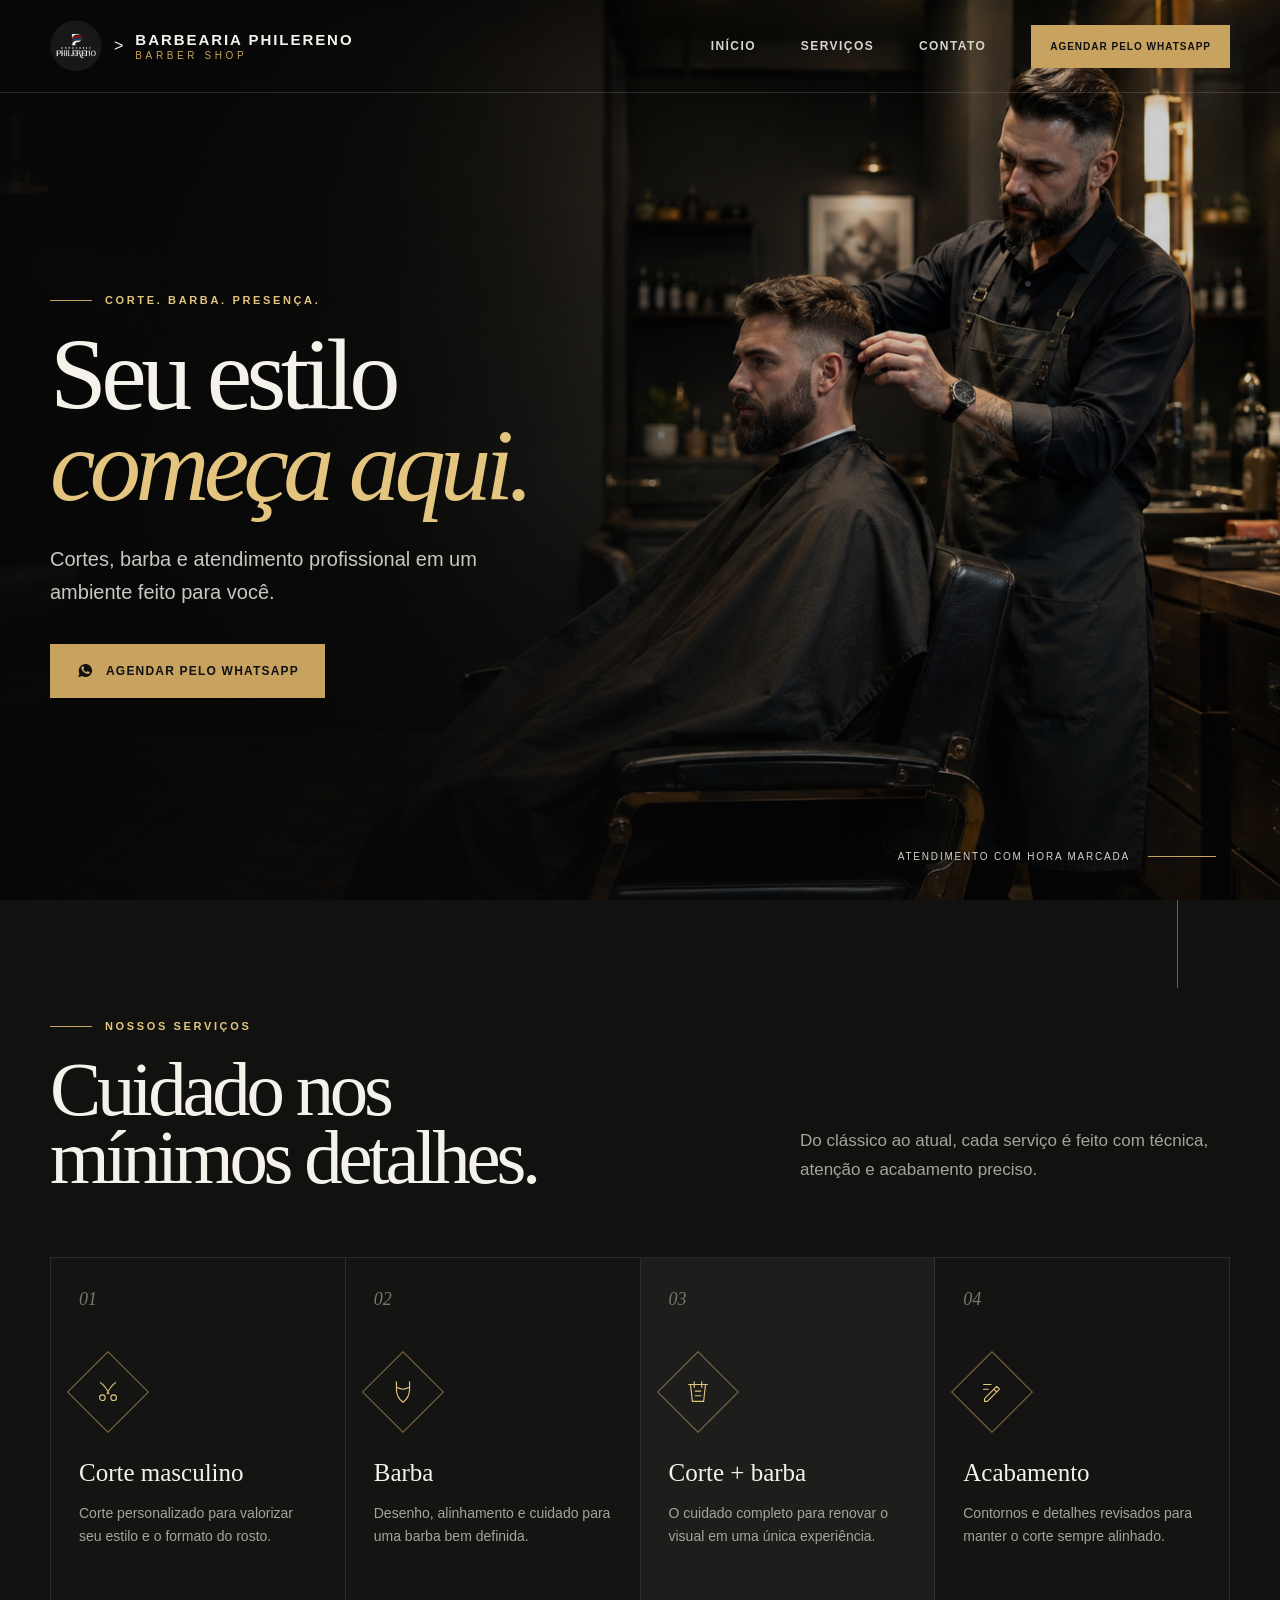
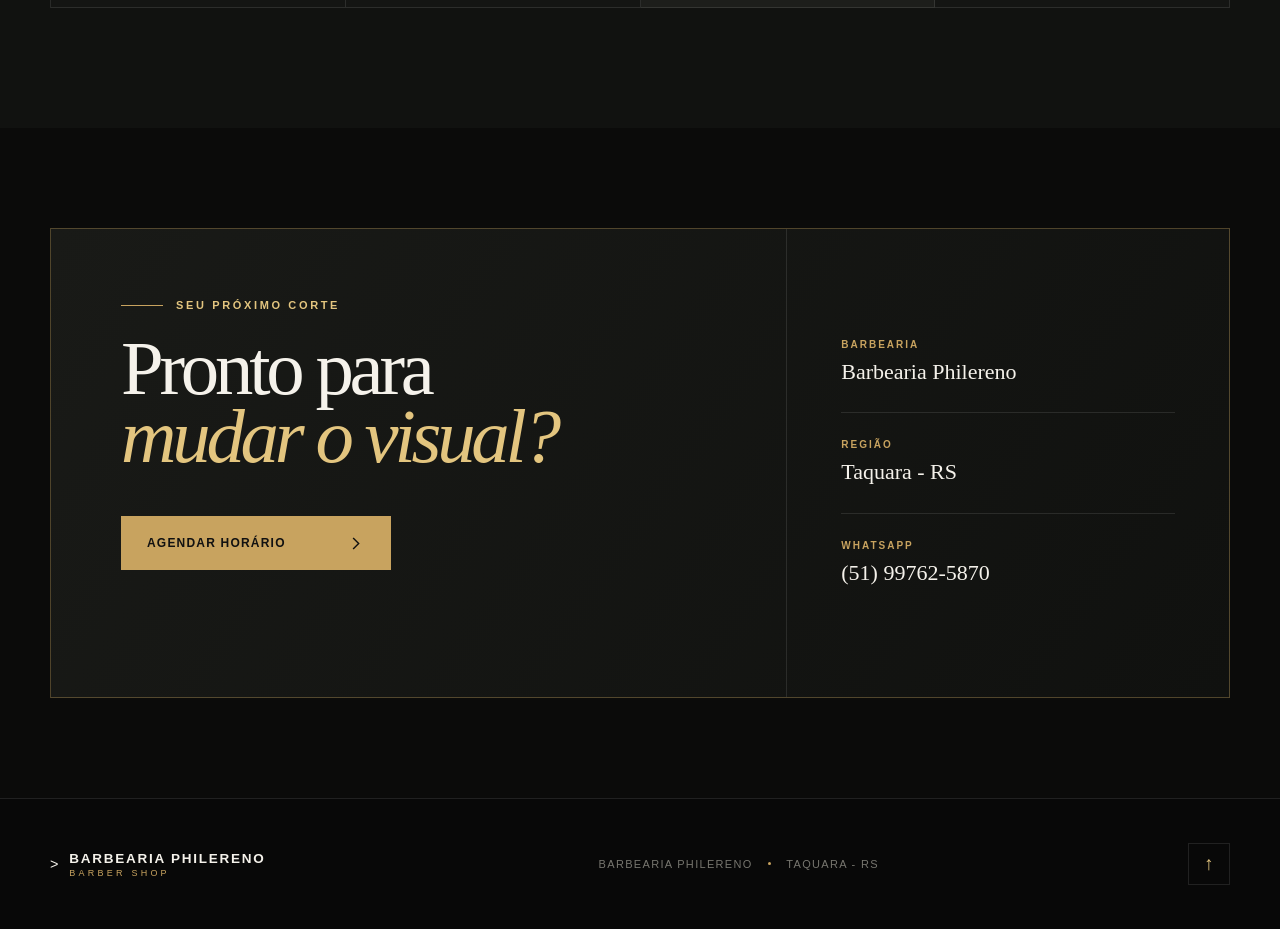
==== index.html @ 0772f27c "dev-showcase" ====
<!doctype html>
<html lang="pt-BR">
  <head>
    <meta charset="UTF-8" />
    <meta name="viewport" content="width=device-width, initial-scale=1.0" />
    <meta
      name="description"
      content="Cortes, barba e atendimento profissional em um ambiente feito para você."
    />
    <meta name="theme-color" content="#0b0b0b" />
    <meta property="og:type" content="website" />
    <meta
      property="og:url"
      content="https://barbearia-nobre-estilo.j8965507.chatgpt.site"
    />
    <meta
      property="og:title"
      content="Barbearia Nobre | Seu estilo começa aqui"
    />
    <meta
      property="og:description"
      content="Cortes, barba e atendimento profissional em um ambiente feito para você."
    />
    <meta
      property="og:image"
      content="https://barbearia-nobre-estilo.j8965507.chatgpt.site/og.png"
    />
    <meta name="twitter:card" content="summary_large_image" />
    <meta
      name="twitter:title"
      content="Barbearia Nobre | Seu estilo começa aqui"
    />
    <meta
      name="twitter:description"
      content="Cortes, barba e atendimento profissional em um ambiente feito para você."
    />
    <meta
      name="twitter:image"
      content="https://barbearia-nobre-estilo.j8965507.chatgpt.site/og.png"
    />
    <link
      rel="canonical"
      href="https://barbearia-nobre-estilo.j8965507.chatgpt.site"
    />
    <link rel="icon" href="/favicon.png" type="image/png" />
    <title>Barbearia Philereno| Seu estilo começa aqui</title>
    <script type="module" crossorigin src="/assets/index-BraZZXdh.js"></script>
    <link rel="stylesheet" crossorigin href="/assets/index-Ds2U-8k3.css" />
  </head>
  <body>
    <a class="skip-link" href="#conteudo">Ir para o conteúdo</a>
    <header class="site-header" id="inicio">
      <div class="container nav-wrap">
        <a class="brand" href="#inicio" aria-label="Barbearia Nobre — início">
          <img
            class="brand-logo"
            src="/favicon.png"
            alt="Logo Barbearia Philereno"
          />>
          <span class="brand-copy"
            ><strong data-business-name>Barbearia Nobre</strong
            ><small>Barber shop</small></span
          >
        </a>
        <button
          class="menu-toggle"
          type="button"
          aria-expanded="false"
          aria-controls="main-menu"
          aria-label="Abrir menu"
        >
          <span></span><span></span>
        </button>
        <nav class="main-nav" id="main-menu" aria-label="Navegação principal">
          <a href="#inicio">Início</a><a href="#servicos">Serviços</a
          ><a href="#contato">Contato</a>
          <a
            class="button button-small whatsapp-link"
            href="#"
            target="_blank"
            rel="noopener"
            >Agendar pelo WhatsApp</a
          >
        </nav>
      </div>
    </header>
    <main id="conteudo">
      <section class="hero" aria-labelledby="hero-title">
        <img
          class="hero-image"
          src="/hero-barbearia.png"
          alt="Barbeiro profissional finalizando o corte de um cliente em uma barbearia moderna"
          fetchpriority="high"
        />
        <div class="hero-overlay" aria-hidden="true"></div>
        <div class="container hero-content">
          <p class="eyebrow"><span></span> Corte. Barba. Presença.</p>
          <h1 id="hero-title">Seu estilo<br /><em>começa aqui.</em></h1>
          <p class="hero-text">
            Cortes, barba e atendimento profissional em um ambiente feito para
            você.
          </p>
          <a
            class="button whatsapp-link"
            href="#"
            target="_blank"
            rel="noopener"
          >
            <svg aria-hidden="true" viewBox="0 0 24 24">
              <path
                d="M20.5 11.6a8.5 8.5 0 0 1-12.6 7.5L3 20.5l1.3-4.7a8.5 8.5 0 1 1 16.2-4.2Zm-4.3 2c-.2-.1-1.4-.7-1.6-.8-.2-.1-.4-.1-.6.1l-.7.9c-.2.2-.3.2-.6.1a6.8 6.8 0 0 1-3.3-2.9c-.2-.3 0-.5.1-.6l.5-.6.2-.5c.1-.2 0-.4 0-.5l-.7-1.7c-.2-.5-.4-.4-.6-.4h-.5c-.2 0-.5.1-.7.3-.2.3-.9.9-.9 2.2s.9 2.5 1.1 2.7c.1.2 1.8 2.8 4.5 3.8.6.3 1.1.4 1.5.5.6.2 1.2.2 1.7.1.5-.1 1.4-.6 1.7-1.2.2-.6.2-1.1.1-1.2-.1-.2-.3-.2-.5-.3Z"
              />
            </svg>
            Agendar pelo WhatsApp
          </a>
        </div>
        <div class="hero-caption" aria-hidden="true">
          <span>Atendimento com hora marcada</span
          ><span class="caption-line"></span>
        </div>
      </section>
      <section
        class="services section"
        id="servicos"
        aria-labelledby="services-title"
      >
        <div class="container">
          <div class="section-heading">
            <div>
              <p class="eyebrow"><span></span> Nossos serviços</p>
              <h2 id="services-title">Cuidado nos<br />mínimos detalhes.</h2>
            </div>
            <p>
              Do clássico ao atual, cada serviço é feito com técnica, atenção e
              acabamento preciso.
            </p>
          </div>
          <div class="service-grid">
            <article class="service-card">
              <span class="service-number">01</span>
              <div class="service-icon" aria-hidden="true">
                <svg viewBox="0 0 32 32">
                  <path
                    d="M8 6c4 3 7 7 9 12m7-12c-4 3-7 7-9 12M10 25a3 3 0 1 1 0-6 3 3 0 0 1 0 6Zm12 0a3 3 0 1 1 0-6 3 3 0 0 1 0 6Z"
                  />
                </svg>
              </div>
              <h3>Corte masculino</h3>
              <p>
                Corte personalizado para valorizar seu estilo e o formato do
                rosto.
              </p>
            </article>
            <article class="service-card">
              <span class="service-number">02</span>
              <div class="service-icon" aria-hidden="true">
                <svg viewBox="0 0 32 32">
                  <path
                    d="M9 5v8c0 6 3 11 7 14 4-3 7-8 7-14V5m-14 6c2 1 4 2 7 2s5-1 7-2"
                  />
                </svg>
              </div>
              <h3>Barba</h3>
              <p>Desenho, alinhamento e cuidado para uma barba bem definida.</p>
            </article>
            <article class="service-card featured-card">
              <span class="service-number">03</span>
              <div class="service-icon" aria-hidden="true">
                <svg viewBox="0 0 32 32">
                  <path
                    d="M6 8h20M8 8l2 18h12l2-18M12 5v6m8-6v6M13 15h6m-6 5h6"
                  />
                </svg>
              </div>
              <h3>Corte + barba</h3>
              <p>
                O cuidado completo para renovar o visual em uma única
                experiência.
              </p>
            </article>
            <article class="service-card">
              <span class="service-number">04</span>
              <div class="service-icon" aria-hidden="true">
                <svg viewBox="0 0 32 32">
                  <path
                    d="m8 23 13-13 3 3-13 13H8v-3Zm10-10 3 3M7 8h8m-8 5h5"
                  />
                </svg>
              </div>
              <h3>Acabamento</h3>
              <p>
                Contornos e detalhes revisados para manter o corte sempre
                alinhado.
              </p>
            </article>
          </div>
        </div>
      </section>
      <section
        class="contact section"
        id="contato"
        aria-labelledby="contact-title"
      >
        <div class="container contact-panel">
          <div class="contact-main">
            <p class="eyebrow"><span></span> Seu próximo corte</p>
            <h2 id="contact-title">
              Pronto para<br /><em>mudar o visual?</em>
            </h2>
            <a
              class="button button-large whatsapp-link"
              href="#"
              target="_blank"
              rel="noopener"
              >Agendar horário<svg aria-hidden="true" viewBox="0 0 24 24">
                <path d="m9 5 7 7-7 7" /></svg
            ></a>
          </div>
          <address class="contact-details">
            <div>
              <span>Barbearia</span
              ><strong data-business-name>Barbearia Philereno</strong>
            </div>
            <div>
              <span>Região</span><strong data-city>Taquara - RS</strong>
            </div>
            <div>
              <span>WhatsApp</span
              ><a
                class="whatsapp-link"
                data-phone-display
                href="#"
                target="_blank"
                rel="noopener"
                >(51) 99762-5870</a
              >
            </div>
          </address>
        </div>
      </section>
    </main>
    <footer class="site-footer">
      <div class="container footer-inner">
        <a class="brand brand-footer" href="#inicio"
        <img
  class="brand-logo"
  src="/favicon.png"
  alt="Logo Barbearia Philereno"
/>
          ><span class="brand-copy"
            ><strong data-business-name>Barbearia Philereno</strong
            ><small>Barber shop</small></span
          ></a
        >
        <p>
          <span data-business-name>Barbearia Philereno</span> <i></i>
          <span data-city>Taquara - RS</span>
        </p>
        <a href="#inicio" class="back-top" aria-label="Voltar ao início">↑</a>
      </div>
    </footer>
  </body>
</html>
---- assets/index-Ds2U-8k3.css ----
:root {
  --black: #090909;
  --graphite: #111210;
  --surface: #171816;
  --surface-light: #1d1e1b;
  --white: #f5f2eb;
  --muted: #a5a39c;
  --gold: #c8a35f;
  --gold-light: #e3c57f;
  --border: #ffffff1a;
  --container: min(1180px, calc(100% - 48px));
  --serif: Georgia, "Times New Roman", serif;
  --sans: "Arial Narrow", "Roboto Condensed", Arial, sans-serif;
}
* {
  box-sizing: border-box;
}
html {
  scroll-behavior: smooth;
}
body {
  background: var(--black);
  min-width: 320px;
  color: var(--white);
  font-family: var(--sans);
  -webkit-font-smoothing: antialiased;
  margin: 0;
}
body.menu-open {
  overflow: hidden;
}
a {
  color: inherit;
  text-decoration: none;
}
button,
a {
  -webkit-tap-highlight-color: transparent;
}
img {
  max-width: 100%;
  display: block;
}
.container {
  width: var(--container);
  margin-inline: auto;
}
.skip-link {
  z-index: 100;
  background: var(--gold);
  color: var(--black);
  padding: 12px 16px;
  position: fixed;
  top: -80px;
  left: 16px;
}
.skip-link:focus {
  top: 16px;
}
.site-header {
  z-index: 20;
  border-bottom: 1px solid #ffffff21;
  position: absolute;
  inset: 0 0 auto;
}
.site-header.scrolled {
  -webkit-backdrop-filter: blur(14px);
  backdrop-filter: blur(14px);
  background: #090909f0;
  position: fixed;
}
.nav-wrap {
  justify-content: space-between;
  align-items: center;
  min-height: 92px;
  display: flex;
}
.brand {
  align-items: center;
  gap: 12px;
  display: inline-flex;
}
.brand-mark {
  border: 1px solid var(--gold);
  width: 42px;
  height: 42px;
  color: var(--gold-light);
  place-items: center;
  display: grid;
  transform: rotate(45deg);
}
.brand-mark i {
  font: italic 700 24px/1 var(--serif);
  transform: rotate(-45deg);
}
.brand-copy {
  gap: 2px;
  display: grid;
}
.brand-copy strong {
  letter-spacing: 0.13em;
  text-transform: uppercase;
  font-size: 15px;
}
.brand-copy small {
  color: var(--gold);
  letter-spacing: 0.36em;
  text-transform: uppercase;
  font-size: 10px;
}
.main-nav {
  align-items: center;
  gap: clamp(24px, 3.5vw, 48px);
  display: flex;
}
.main-nav > a:not(.button) {
  color: #d7d4ce;
  letter-spacing: 0.12em;
  text-transform: uppercase;
  font-size: 12px;
  font-weight: 700;
  position: relative;
}
.main-nav > a:not(.button):after {
  content: "";
  background: var(--gold);
  height: 1px;
  transition: right 0.18s;
  position: absolute;
  bottom: -8px;
  left: 0;
  right: 100%;
}
.main-nav > a:not(.button):hover:after,
.main-nav > a:not(.button):focus-visible:after {
  right: 0;
}
.menu-toggle {
  display: none;
}
.button {
  border: 1px solid var(--gold);
  background: var(--gold);
  color: #111;
  letter-spacing: 0.1em;
  text-transform: uppercase;
  justify-content: center;
  align-items: center;
  gap: 11px;
  min-height: 54px;
  padding: 0 25px;
  font-size: 12px;
  font-weight: 800;
  transition:
    background 0.18s,
    color 0.18s,
    transform 0.18s;
  display: inline-flex;
}
.button:hover {
  background: var(--gold-light);
  transform: translateY(-2px);
}
.button:focus-visible,
.back-top:focus-visible,
.menu-toggle:focus-visible {
  outline: 2px solid var(--white);
  outline-offset: 4px;
}
.button svg {
  fill: currentColor;
  width: 19px;
  height: 19px;
}
.button-small {
  min-height: 43px;
  padding-inline: 18px;
  font-size: 10px;
}
.hero {
  background: #0c0c0b;
  align-items: center;
  height: 100svh;
  min-height: 780px;
  max-height: 960px;
  display: grid;
  position: relative;
  overflow: hidden;
}
.hero-image {
  object-fit: cover;
  object-position: center;
  width: 100%;
  height: 100%;
  position: absolute;
  inset: 0;
}
.hero-overlay {
  background:
    linear-gradient(
      90deg,
      #070707f5 0%,
      #070707d4 31%,
      #0707072e 66%,
      #07070733 100%
    ),
    linear-gradient(#0000 55%, #07070780);
  position: absolute;
  inset: 0;
}
.hero-content {
  z-index: 2;
  padding-top: 92px;
  position: relative;
}
.eyebrow {
  color: var(--gold-light);
  letter-spacing: 0.24em;
  text-transform: uppercase;
  align-items: center;
  gap: 13px;
  margin: 0 0 24px;
  font-size: 11px;
  font-weight: 700;
  display: flex;
}
.eyebrow span {
  background: var(--gold);
  width: 42px;
  height: 1px;
}
.hero h1,
.section h2 {
  font: 400 clamp(62px, 8vw, 112px)/0.88 var(--serif);
  letter-spacing: -0.055em;
  margin: 0;
}
.hero h1 em,
.section h2 em {
  color: var(--gold-light);
  font-weight: 400;
}
.hero-text {
  color: #cbc8c1;
  max-width: 500px;
  margin: 32px 0 35px;
  font-size: clamp(17px, 1.7vw, 20px);
  line-height: 1.65;
}
.hero-caption {
  z-index: 2;
  color: #d4d0c8;
  letter-spacing: 0.18em;
  text-transform: uppercase;
  align-items: center;
  gap: 18px;
  font-size: 10px;
  display: flex;
  position: absolute;
  bottom: 38px;
  right: 5vw;
}
.caption-line {
  background: var(--gold);
  width: 68px;
  height: 1px;
}
.section {
  padding: 120px 0;
}
.services {
  background: var(--graphite);
  position: relative;
}
.services:before {
  content: "";
  background: var(--gold);
  opacity: 0.55;
  width: 1px;
  height: 88px;
  position: absolute;
  top: 0;
  right: 8%;
}
.section-heading {
  justify-content: space-between;
  align-items: flex-end;
  gap: 56px;
  margin-bottom: 66px;
  display: flex;
}
.section h2 {
  font-size: clamp(48px, 6vw, 78px);
}
.section-heading > p {
  max-width: 430px;
  color: var(--muted);
  margin: 0 0 6px;
  font-size: 17px;
  line-height: 1.7;
}
.service-grid {
  border-top: 1px solid var(--border);
  border-left: 1px solid var(--border);
  grid-template-columns: repeat(4, 1fr);
  display: grid;
}
.service-card {
  border-right: 1px solid var(--border);
  border-bottom: 1px solid var(--border);
  background: #141513;
  min-height: 350px;
  padding: 32px 28px;
  position: relative;
  overflow: hidden;
}
.service-card:after {
  content: "";
  background: var(--gold);
  transform-origin: 0;
  height: 3px;
  transition: transform 0.25s;
  position: absolute;
  inset: auto 0 0;
  transform: scaleX(0);
}
.service-card:hover:after {
  transform: scaleX(1);
}
.featured-card {
  background: var(--surface-light);
}
.service-number {
  color: #77766f;
  font: italic 18px/1 var(--serif);
}
.service-icon {
  border: 1px solid #c8a35f99;
  place-items: center;
  width: 58px;
  height: 58px;
  margin: 54px 0 38px;
  display: grid;
  transform: rotate(45deg);
}
.service-icon svg {
  fill: none;
  width: 30px;
  height: 30px;
  stroke: var(--gold-light);
  stroke-width: 1.2px;
  stroke-linecap: round;
  stroke-linejoin: round;
  transform: rotate(-45deg);
}
.service-card h3 {
  font: 400 25px/1.1 var(--serif);
  margin: 0 0 15px;
}
.service-card p {
  color: var(--muted);
  margin: 0;
  font-size: 14px;
  line-height: 1.65;
}
.contact {
  background: #0b0b0a;
  padding-block: 100px;
}
.contact-panel {
  background: linear-gradient(125deg, #191a17, #10110f);
  border: 1px solid #c8a35f57;
  grid-template-columns: 1.25fr 0.75fr;
  min-height: 470px;
  display: grid;
}
.contact-main {
  border-right: 1px solid var(--border);
  padding: 70px;
}
.contact h2 {
  font-size: clamp(52px, 6vw, 82px);
}
.button-large {
  justify-content: space-between;
  min-width: 270px;
  margin-top: 46px;
}
.button-large svg {
  fill: none;
  stroke: currentColor;
  stroke-width: 1.8px;
}
.contact-details {
  align-content: center;
  margin: 0;
  padding: 48px 54px;
  font-style: normal;
  display: grid;
}
.contact-details div {
  border-bottom: 1px solid var(--border);
  padding: 26px 0;
}
.contact-details div:last-child {
  border-bottom: 0;
}
.contact-details span {
  color: var(--gold);
  letter-spacing: 0.2em;
  text-transform: uppercase;
  margin-bottom: 8px;
  font-size: 10px;
  font-weight: 700;
  display: block;
}
.contact-details strong,
.contact-details a {
  font: 400 22px/1.3 var(--serif);
}
.contact-details a:hover {
  color: var(--gold-light);
}
.site-footer {
  border-top: 1px solid var(--border);
  background: #080808;
}
.footer-inner {
  justify-content: space-between;
  align-items: center;
  gap: 30px;
  min-height: 130px;
  display: flex;
}
.brand-footer {
  transform-origin: 0;
  transform: scale(0.9);
}
.footer-inner p {
  color: #77766f;
  letter-spacing: 0.12em;
  text-transform: uppercase;
  font-size: 11px;
}
.footer-inner p i {
  background: var(--gold);
  border-radius: 50%;
  width: 3px;
  height: 3px;
  margin: 0 11px 3px;
  display: inline-block;
}
.back-top {
  border: 1px solid var(--border);
  width: 42px;
  height: 42px;
  color: var(--gold-light);
  place-items: center;
  font-size: 19px;
  display: grid;
}
@media (width<=940px) {
  :root {
    --container: min(100% - 36px, 720px);
  }
  .menu-toggle {
    z-index: 30;
    border: 1px solid var(--border);
    background: #00000040;
    align-content: center;
    gap: 7px;
    width: 46px;
    height: 46px;
    padding: 0 11px;
    display: grid;
    position: relative;
  }
  .menu-toggle span {
    background: var(--white);
    height: 1px;
    transition: transform 0.18s;
    display: block;
  }
  .menu-toggle span:last-child {
    justify-self: end;
    width: 70%;
  }
  .menu-toggle[aria-expanded="true"] span:first-child {
    transform: translateY(4px) rotate(45deg);
  }
  .menu-toggle[aria-expanded="true"] span:last-child {
    width: 100%;
    transform: translateY(-4px) rotate(-45deg);
  }
  .main-nav {
    opacity: 0;
    visibility: hidden;
    background: #090909fa;
    place-content: center;
    gap: 30px;
    transition:
      opacity 0.18s,
      transform 0.18s,
      visibility 0.18s;
    display: grid;
    position: fixed;
    inset: 0;
    transform: translateY(-10px);
  }
  .main-nav.open {
    opacity: 1;
    visibility: visible;
    transform: none;
  }
  .main-nav > a:not(.button) {
    font: 400 34px/1 var(--serif);
    text-align: center;
    text-transform: none;
  }
  .main-nav .button {
    margin-top: 18px;
  }
  .section-heading {
    flex-direction: column;
    align-items: flex-start;
    gap: 26px;
  }
  .service-grid {
    grid-template-columns: repeat(2, 1fr);
  }
  .contact-panel {
    grid-template-columns: 1fr;
  }
  .contact-main {
    border-right: 0;
    border-bottom: 1px solid var(--border);
  }
}
@media (width<=620px) {
  :root {
    --container: calc(100% - 32px);
  }
  .nav-wrap {
    min-height: 78px;
  }
  .brand-mark {
    width: 36px;
    height: 36px;
  }
  .brand-mark i {
    font-size: 21px;
  }
  .brand-copy strong {
    font-size: 12px;
  }
  .brand-copy small {
    font-size: 8px;
  }
  .hero {
    align-items: end;
    height: 100svh;
    min-height: 720px;
    max-height: 840px;
  }
  .hero-image {
    object-position: 67% center;
  }
  .hero-overlay {
    background:
      linear-gradient(#07070733 18%, #070707d1 52%, #070707fa 95%),
      linear-gradient(90deg, #07070759, #0000);
  }
  .hero-content {
    padding: 0 0 70px;
  }
  .hero h1 {
    font-size: clamp(50px, 15vw, 70px);
  }
  .hero-text {
    margin: 24px 0 28px;
    font-size: 16px;
    line-height: 1.55;
  }
  .hero .button {
    width: 100%;
  }
  .hero-caption {
    display: none;
  }
  .eyebrow {
    margin-bottom: 18px;
    font-size: 9px;
  }
  .section {
    padding: 82px 0;
  }
  .section-heading {
    margin-bottom: 42px;
  }
  .section h2 {
    font-size: 46px;
  }
  .section-heading > p {
    font-size: 15px;
  }
  .service-grid {
    grid-template-columns: 1fr;
  }
  .service-card {
    min-height: 280px;
    padding: 28px 25px;
  }
  .service-icon {
    margin: 35px 0 30px;
  }
  .contact {
    padding-block: 64px;
  }
  .contact-main {
    padding: 46px 26px;
  }
  .contact h2 {
    font-size: 48px;
  }
  .button-large {
    width: 100%;
    min-width: 0;
    margin-top: 34px;
  }
  .contact-details {
    padding: 28px 26px;
  }
  .contact-details strong,
  .contact-details a {
    font-size: 20px;
  }
  .footer-inner {
    flex-wrap: wrap;
    min-height: 180px;
    padding: 30px 0;
  }
  .footer-inner p {
    flex-basis: 100%;
    order: 3;
    margin: 0;
  }
}
@media (prefers-reduced-motion: reduce) {
  html {
    scroll-behavior: auto;
  }
  *,
  :before,
  :after {
    transition-duration: 0.01ms !important;
  }
}

.brand-logo {
  width: 52px;
  height: 52px;
  object-fit: cover;
  border-radius: 50%;
  flex-shrink: 0;
}

@media (max-width: 620px) {
  .brand-logo {
    width: 44px;
    height: 44px;
  }
}
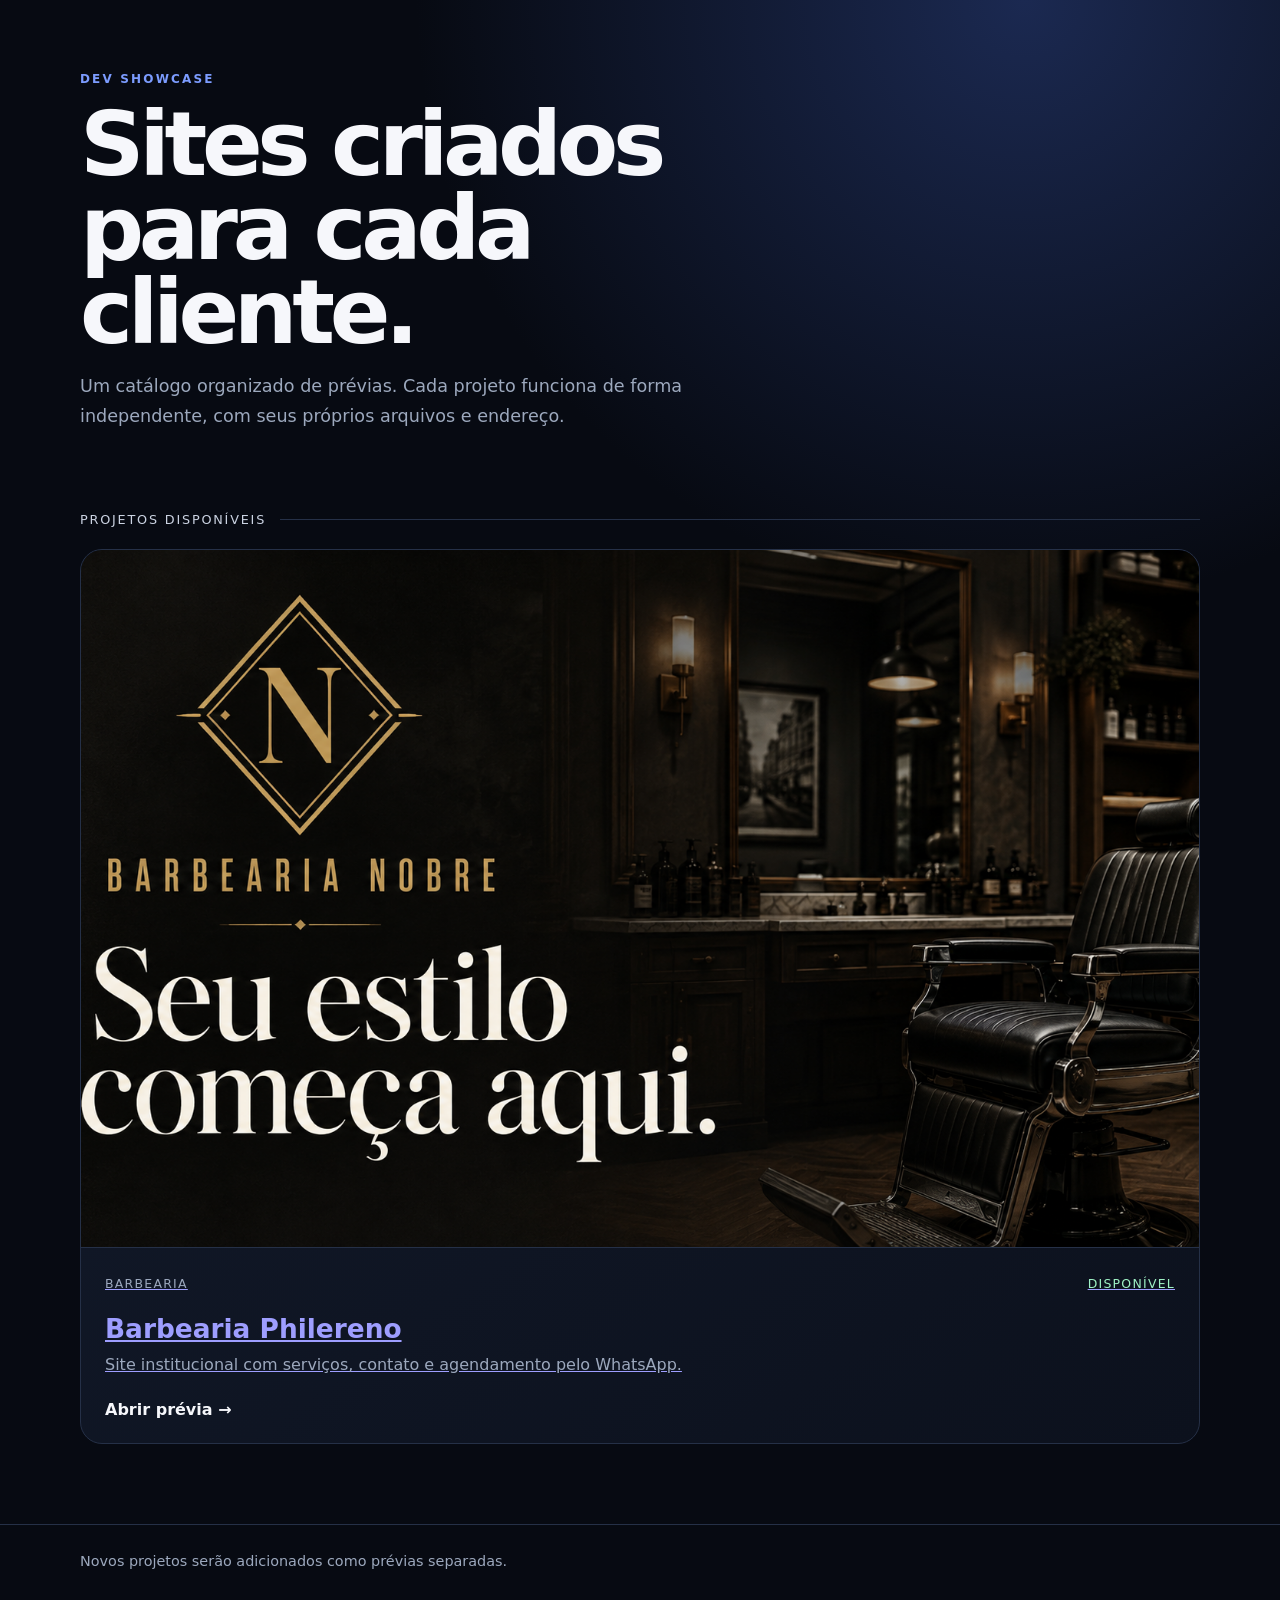
==== commit 2a998619: "Organiza prévias por cliente" ====
--- a/index.html
+++ b/index.html
@@ -1,263 +1,57 @@
 <!doctype html>
 <html lang="pt-BR">
-  <head>
-    <meta charset="UTF-8" />
-    <meta name="viewport" content="width=device-width, initial-scale=1.0" />
-    <meta
-      name="description"
-      content="Cortes, barba e atendimento profissional em um ambiente feito para você."
-    />
-    <meta name="theme-color" content="#0b0b0b" />
-    <meta property="og:type" content="website" />
-    <meta
-      property="og:url"
-      content="https://barbearia-nobre-estilo.j8965507.chatgpt.site"
-    />
-    <meta
-      property="og:title"
-      content="Barbearia Nobre | Seu estilo começa aqui"
-    />
-    <meta
-      property="og:description"
-      content="Cortes, barba e atendimento profissional em um ambiente feito para você."
-    />
-    <meta
-      property="og:image"
-      content="https://barbearia-nobre-estilo.j8965507.chatgpt.site/og.png"
-    />
-    <meta name="twitter:card" content="summary_large_image" />
-    <meta
-      name="twitter:title"
-      content="Barbearia Nobre | Seu estilo começa aqui"
-    />
-    <meta
-      name="twitter:description"
-      content="Cortes, barba e atendimento profissional em um ambiente feito para você."
-    />
-    <meta
-      name="twitter:image"
-      content="https://barbearia-nobre-estilo.j8965507.chatgpt.site/og.png"
-    />
-    <link
-      rel="canonical"
-      href="https://barbearia-nobre-estilo.j8965507.chatgpt.site"
-    />
-    <link rel="icon" href="/favicon.png" type="image/png" />
-    <title>Barbearia Philereno| Seu estilo começa aqui</title>
-    <script type="module" crossorigin src="/assets/index-BraZZXdh.js"></script>
-    <link rel="stylesheet" crossorigin href="/assets/index-Ds2U-8k3.css" />
-  </head>
-  <body>
-    <a class="skip-link" href="#conteudo">Ir para o conteúdo</a>
-    <header class="site-header" id="inicio">
-      <div class="container nav-wrap">
-        <a class="brand" href="#inicio" aria-label="Barbearia Nobre — início">
-          <img
-            class="brand-logo"
-            src="/favicon.png"
-            alt="Logo Barbearia Philereno"
-          />>
-          <span class="brand-copy"
-            ><strong data-business-name>Barbearia Nobre</strong
-            ><small>Barber shop</small></span
-          >
-        </a>
-        <button
-          class="menu-toggle"
-          type="button"
-          aria-expanded="false"
-          aria-controls="main-menu"
-          aria-label="Abrir menu"
-        >
-          <span></span><span></span>
-        </button>
-        <nav class="main-nav" id="main-menu" aria-label="Navegação principal">
-          <a href="#inicio">Início</a><a href="#servicos">Serviços</a
-          ><a href="#contato">Contato</a>
-          <a
-            class="button button-small whatsapp-link"
-            href="#"
-            target="_blank"
-            rel="noopener"
-            >Agendar pelo WhatsApp</a
-          >
-        </nav>
-      </div>
-    </header>
-    <main id="conteudo">
-      <section class="hero" aria-labelledby="hero-title">
-        <img
-          class="hero-image"
-          src="/hero-barbearia.png"
-          alt="Barbeiro profissional finalizando o corte de um cliente em uma barbearia moderna"
-          fetchpriority="high"
-        />
-        <div class="hero-overlay" aria-hidden="true"></div>
-        <div class="container hero-content">
-          <p class="eyebrow"><span></span> Corte. Barba. Presença.</p>
-          <h1 id="hero-title">Seu estilo<br /><em>começa aqui.</em></h1>
-          <p class="hero-text">
-            Cortes, barba e atendimento profissional em um ambiente feito para
-            você.
-          </p>
-          <a
-            class="button whatsapp-link"
-            href="#"
-            target="_blank"
-            rel="noopener"
-          >
-            <svg aria-hidden="true" viewBox="0 0 24 24">
-              <path
-                d="M20.5 11.6a8.5 8.5 0 0 1-12.6 7.5L3 20.5l1.3-4.7a8.5 8.5 0 1 1 16.2-4.2Zm-4.3 2c-.2-.1-1.4-.7-1.6-.8-.2-.1-.4-.1-.6.1l-.7.9c-.2.2-.3.2-.6.1a6.8 6.8 0 0 1-3.3-2.9c-.2-.3 0-.5.1-.6l.5-.6.2-.5c.1-.2 0-.4 0-.5l-.7-1.7c-.2-.5-.4-.4-.6-.4h-.5c-.2 0-.5.1-.7.3-.2.3-.9.9-.9 2.2s.9 2.5 1.1 2.7c.1.2 1.8 2.8 4.5 3.8.6.3 1.1.4 1.5.5.6.2 1.2.2 1.7.1.5-.1 1.4-.6 1.7-1.2.2-.6.2-1.1.1-1.2-.1-.2-.3-.2-.5-.3Z"
-              />
-            </svg>
-            Agendar pelo WhatsApp
-          </a>
+<head>
+  <meta charset="UTF-8" />
+  <meta name="viewport" content="width=device-width, initial-scale=1.0" />
+  <meta name="description" content="Prévia de sites desenvolvidos para clientes." />
+  <meta name="theme-color" content="#0b1020" />
+  <title>Dev Showcase | Prévia de clientes</title>
+  <style>
+    :root { color-scheme: dark; --bg:#070a12; --panel:#101624; --line:#253047; --text:#f6f7fb; --muted:#9ca8bd; --accent:#7c9cff; }
+    * { box-sizing:border-box; }
+    body { margin:0; min-width:320px; min-height:100vh; font-family:Inter,ui-sans-serif,system-ui,-apple-system,BlinkMacSystemFont,"Segoe UI",sans-serif; color:var(--text); background:radial-gradient(circle at 80% 0,#1b2951 0,transparent 38rem),var(--bg); }
+    .wrap { width:min(1120px,calc(100% - 40px)); margin:auto; }
+    header { padding:72px 0 44px; }
+    .kicker { color:var(--accent); letter-spacing:.18em; text-transform:uppercase; font-size:.75rem; font-weight:800; }
+    h1 { max-width:780px; margin:16px 0; font-size:clamp(2.6rem,7vw,5.8rem); line-height:.94; letter-spacing:-.06em; }
+    .intro { max-width:650px; color:var(--muted); font-size:1.1rem; line-height:1.7; }
+    main { padding:18px 0 80px; }
+    .section-title { display:flex; align-items:center; gap:14px; margin-bottom:22px; color:#cbd3e2; font-size:.8rem; letter-spacing:.14em; text-transform:uppercase; }
+    .section-title::after { content:""; height:1px; flex:1; background:var(--line); }
+    .grid { display:grid; grid-template-columns:repeat(auto-fit,minmax(min(100%,330px),1fr)); gap:24px; }
+    .card { display:block; overflow:hidden; border:1px solid var(--line); border-radius:22px; background:linear-gradient(145deg,#131b2c,#0c111d); transition:transform .2s,border-color .2s; }
+    .card:hover,.card:focus-visible { transform:translateY(-5px); border-color:var(--accent); outline:none; }
+    .thumb { aspect-ratio:16/10; width:100%; object-fit:cover; border-bottom:1px solid var(--line); }
+    .card-body { padding:24px; }
+    .meta { display:flex; justify-content:space-between; gap:16px; align-items:center; color:var(--muted); font-size:.78rem; text-transform:uppercase; letter-spacing:.1em; }
+    .status { color:#9ff2c5; }
+    h2 { margin:22px 0 8px; font-size:1.65rem; }
+    .description { margin:0; color:var(--muted); line-height:1.6; }
+    .open { display:inline-flex; margin-top:22px; color:var(--text); font-weight:750; }
+    footer { border-top:1px solid var(--line); padding:28px 0 42px; color:var(--muted); font-size:.9rem; }
+    @media (max-width:600px) { header{padding-top:48px} .wrap{width:min(100% - 28px,1120px)} }
+  </style>
+</head>
+<body>
+  <header class="wrap">
+    <div class="kicker">Dev Showcase</div>
+    <h1>Sites criados para cada cliente.</h1>
+    <p class="intro">Um catálogo organizado de prévias. Cada projeto funciona de forma independente, com seus próprios arquivos e endereço.</p>
+  </header>
+  <main class="wrap">
+    <div class="section-title">Projetos disponíveis</div>
+    <div class="grid">
+      <a class="card" href="./previews/barbearia-philereno/">
+        <img class="thumb" src="./previews/barbearia-philereno/og.png" alt="Prévia do site da Barbearia Philereno" />
+        <div class="card-body">
+          <div class="meta"><span>Barbearia</span><span class="status">Disponível</span></div>
+          <h2>Barbearia Philereno</h2>
+          <p class="description">Site institucional com serviços, contato e agendamento pelo WhatsApp.</p>
+          <span class="open">Abrir prévia →</span>
         </div>
-        <div class="hero-caption" aria-hidden="true">
-          <span>Atendimento com hora marcada</span
-          ><span class="caption-line"></span>
-        </div>
-      </section>
-      <section
-        class="services section"
-        id="servicos"
-        aria-labelledby="services-title"
-      >
-        <div class="container">
-          <div class="section-heading">
-            <div>
-              <p class="eyebrow"><span></span> Nossos serviços</p>
-              <h2 id="services-title">Cuidado nos<br />mínimos detalhes.</h2>
-            </div>
-            <p>
-              Do clássico ao atual, cada serviço é feito com técnica, atenção e
-              acabamento preciso.
-            </p>
-          </div>
-          <div class="service-grid">
-            <article class="service-card">
-              <span class="service-number">01</span>
-              <div class="service-icon" aria-hidden="true">
-                <svg viewBox="0 0 32 32">
-                  <path
-                    d="M8 6c4 3 7 7 9 12m7-12c-4 3-7 7-9 12M10 25a3 3 0 1 1 0-6 3 3 0 0 1 0 6Zm12 0a3 3 0 1 1 0-6 3 3 0 0 1 0 6Z"
-                  />
-                </svg>
-              </div>
-              <h3>Corte masculino</h3>
-              <p>
-                Corte personalizado para valorizar seu estilo e o formato do
-                rosto.
-              </p>
-            </article>
-            <article class="service-card">
-              <span class="service-number">02</span>
-              <div class="service-icon" aria-hidden="true">
-                <svg viewBox="0 0 32 32">
-                  <path
-                    d="M9 5v8c0 6 3 11 7 14 4-3 7-8 7-14V5m-14 6c2 1 4 2 7 2s5-1 7-2"
-                  />
-                </svg>
-              </div>
-              <h3>Barba</h3>
-              <p>Desenho, alinhamento e cuidado para uma barba bem definida.</p>
-            </article>
-            <article class="service-card featured-card">
-              <span class="service-number">03</span>
-              <div class="service-icon" aria-hidden="true">
-                <svg viewBox="0 0 32 32">
-                  <path
-                    d="M6 8h20M8 8l2 18h12l2-18M12 5v6m8-6v6M13 15h6m-6 5h6"
-                  />
-                </svg>
-              </div>
-              <h3>Corte + barba</h3>
-              <p>
-                O cuidado completo para renovar o visual em uma única
-                experiência.
-              </p>
-            </article>
-            <article class="service-card">
-              <span class="service-number">04</span>
-              <div class="service-icon" aria-hidden="true">
-                <svg viewBox="0 0 32 32">
-                  <path
-                    d="m8 23 13-13 3 3-13 13H8v-3Zm10-10 3 3M7 8h8m-8 5h5"
-                  />
-                </svg>
-              </div>
-              <h3>Acabamento</h3>
-              <p>
-                Contornos e detalhes revisados para manter o corte sempre
-                alinhado.
-              </p>
-            </article>
-          </div>
-        </div>
-      </section>
-      <section
-        class="contact section"
-        id="contato"
-        aria-labelledby="contact-title"
-      >
-        <div class="container contact-panel">
-          <div class="contact-main">
-            <p class="eyebrow"><span></span> Seu próximo corte</p>
-            <h2 id="contact-title">
-              Pronto para<br /><em>mudar o visual?</em>
-            </h2>
-            <a
-              class="button button-large whatsapp-link"
-              href="#"
-              target="_blank"
-              rel="noopener"
-              >Agendar horário<svg aria-hidden="true" viewBox="0 0 24 24">
-                <path d="m9 5 7 7-7 7" /></svg
-            ></a>
-          </div>
-          <address class="contact-details">
-            <div>
-              <span>Barbearia</span
-              ><strong data-business-name>Barbearia Philereno</strong>
-            </div>
-            <div>
-              <span>Região</span><strong data-city>Taquara - RS</strong>
-            </div>
-            <div>
-              <span>WhatsApp</span
-              ><a
-                class="whatsapp-link"
-                data-phone-display
-                href="#"
-                target="_blank"
-                rel="noopener"
-                >(51) 99762-5870</a
-              >
-            </div>
-          </address>
-        </div>
-      </section>
-    </main>
-    <footer class="site-footer">
-      <div class="container footer-inner">
-        <a class="brand brand-footer" href="#inicio"
-        <img
-  class="brand-logo"
-  src="/favicon.png"
-  alt="Logo Barbearia Philereno"
-/>
-          ><span class="brand-copy"
-            ><strong data-business-name>Barbearia Philereno</strong
-            ><small>Barber shop</small></span
-          ></a
-        >
-        <p>
-          <span data-business-name>Barbearia Philereno</span> <i></i>
-          <span data-city>Taquara - RS</span>
-        </p>
-        <a href="#inicio" class="back-top" aria-label="Voltar ao início">↑</a>
-      </div>
-    </footer>
-  </body>
+      </a>
+    </div>
+  </main>
+  <footer><div class="wrap">Novos projetos serão adicionados como prévias separadas.</div></footer>
+</body>
 </html>
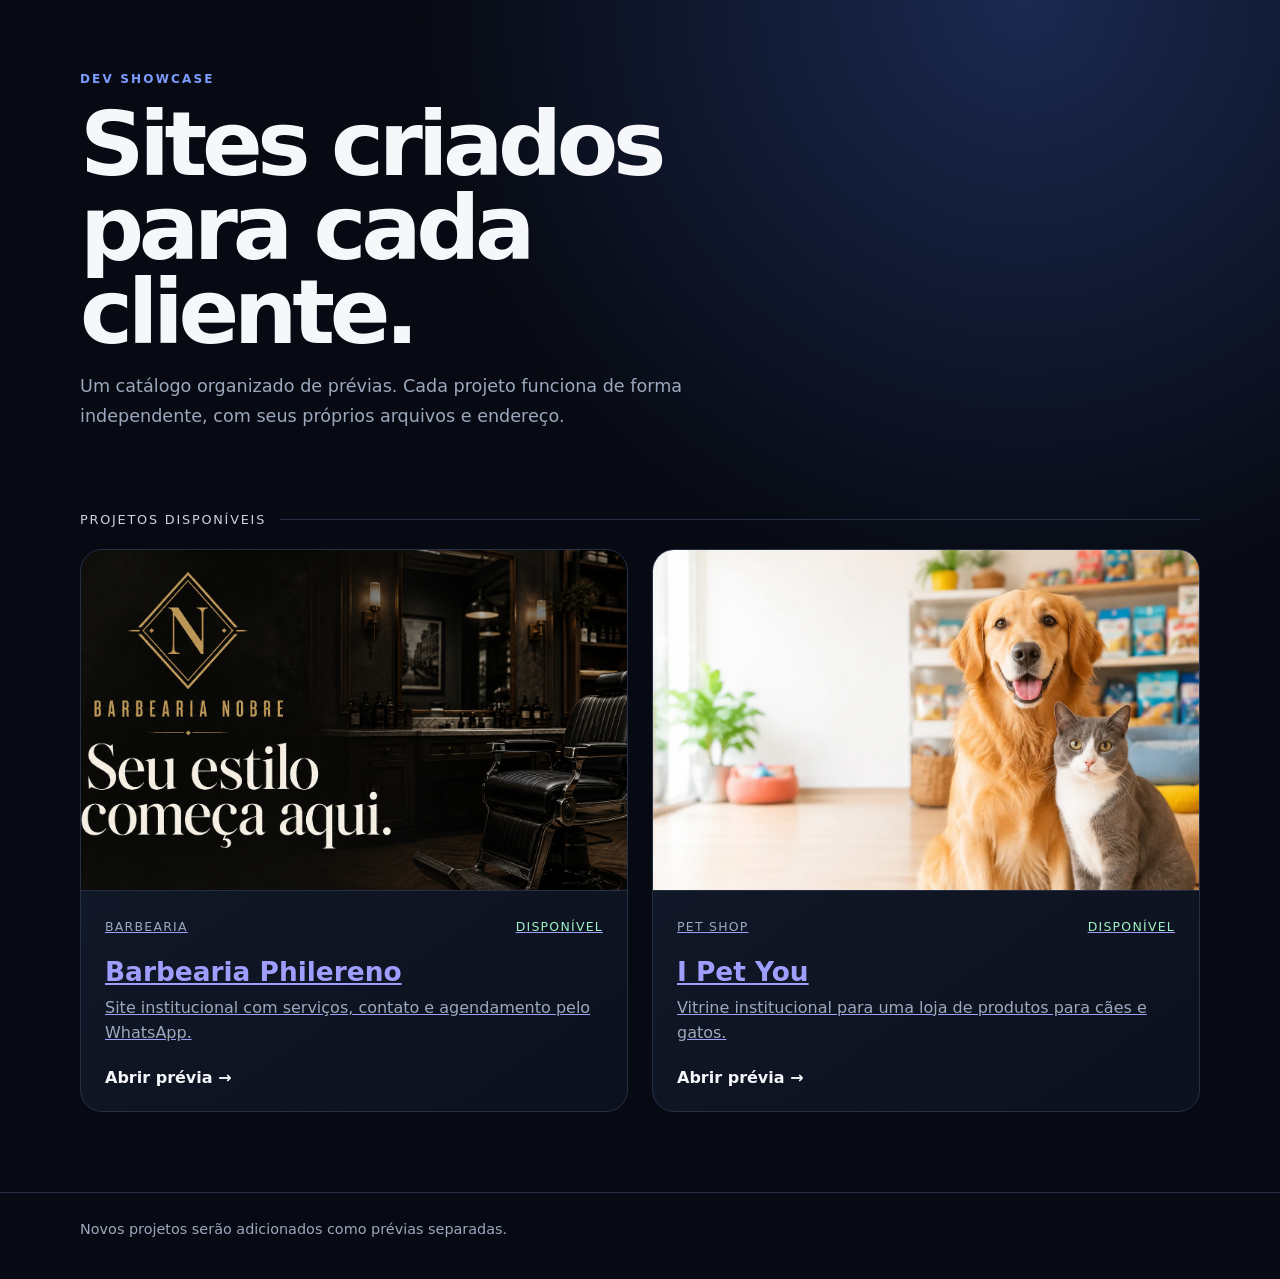
==== commit 885cf158: "Adiciona prévia da I Pet You" ====
--- a/index.html
+++ b/index.html
@@ -50,6 +50,15 @@
           <span class="open">Abrir prévia →</span>
         </div>
       </a>
+      <a class="card" href="./previews/i-pet-you/">
+        <img class="thumb" src="./previews/i-pet-you/hero-pets.webp" alt="Prévia do site da I Pet You" />
+        <div class="card-body">
+          <div class="meta"><span>Pet shop</span><span class="status">Disponível</span></div>
+          <h2>I Pet You</h2>
+          <p class="description">Vitrine institucional para uma loja de produtos para cães e gatos.</p>
+          <span class="open">Abrir prévia →</span>
+        </div>
+      </a>
     </div>
   </main>
   <footer><div class="wrap">Novos projetos serão adicionados como prévias separadas.</div></footer>
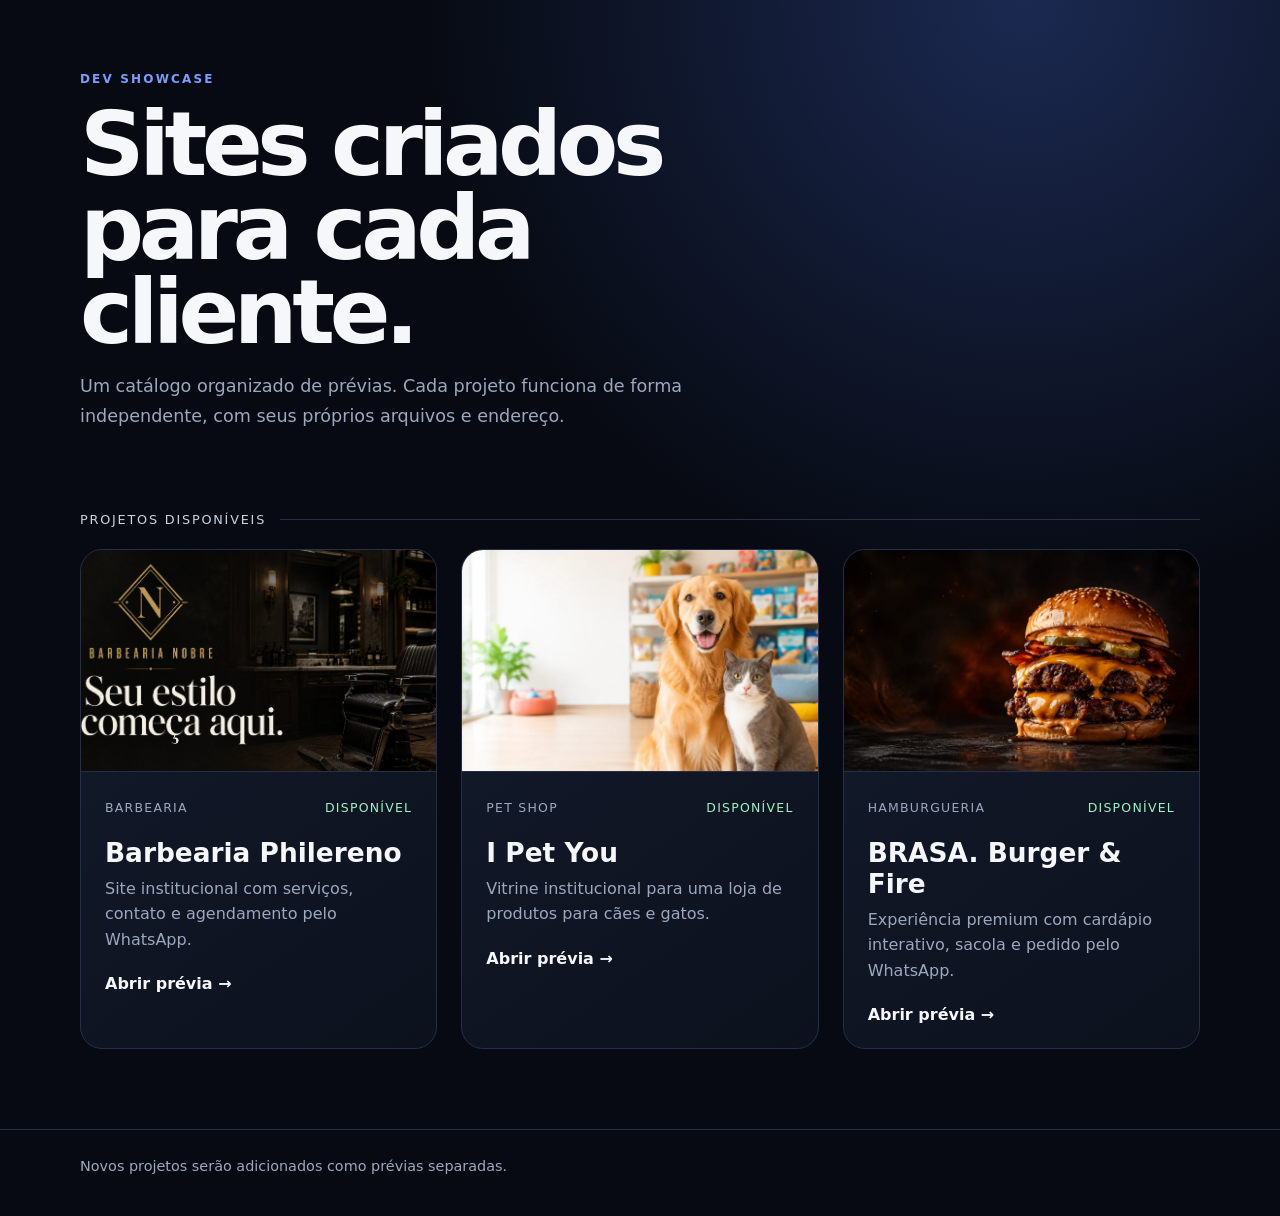
==== commit 62007dff: "Cria prévia premium da BRASA Burger" ====
--- a/index.html
+++ b/index.html
@@ -1,66 +1,22 @@
 <!doctype html>
 <html lang="pt-BR">
 <head>
-  <meta charset="UTF-8" />
-  <meta name="viewport" content="width=device-width, initial-scale=1.0" />
-  <meta name="description" content="Prévia de sites desenvolvidos para clientes." />
-  <meta name="theme-color" content="#0b1020" />
+  <meta charset="UTF-8">
+  <meta name="viewport" content="width=device-width, initial-scale=1.0">
+  <meta name="description" content="Prévia de sites desenvolvidos para clientes.">
+  <meta name="theme-color" content="#0b1020">
   <title>Dev Showcase | Prévia de clientes</title>
   <style>
-    :root { color-scheme: dark; --bg:#070a12; --panel:#101624; --line:#253047; --text:#f6f7fb; --muted:#9ca8bd; --accent:#7c9cff; }
-    * { box-sizing:border-box; }
-    body { margin:0; min-width:320px; min-height:100vh; font-family:Inter,ui-sans-serif,system-ui,-apple-system,BlinkMacSystemFont,"Segoe UI",sans-serif; color:var(--text); background:radial-gradient(circle at 80% 0,#1b2951 0,transparent 38rem),var(--bg); }
-    .wrap { width:min(1120px,calc(100% - 40px)); margin:auto; }
-    header { padding:72px 0 44px; }
-    .kicker { color:var(--accent); letter-spacing:.18em; text-transform:uppercase; font-size:.75rem; font-weight:800; }
-    h1 { max-width:780px; margin:16px 0; font-size:clamp(2.6rem,7vw,5.8rem); line-height:.94; letter-spacing:-.06em; }
-    .intro { max-width:650px; color:var(--muted); font-size:1.1rem; line-height:1.7; }
-    main { padding:18px 0 80px; }
-    .section-title { display:flex; align-items:center; gap:14px; margin-bottom:22px; color:#cbd3e2; font-size:.8rem; letter-spacing:.14em; text-transform:uppercase; }
-    .section-title::after { content:""; height:1px; flex:1; background:var(--line); }
-    .grid { display:grid; grid-template-columns:repeat(auto-fit,minmax(min(100%,330px),1fr)); gap:24px; }
-    .card { display:block; overflow:hidden; border:1px solid var(--line); border-radius:22px; background:linear-gradient(145deg,#131b2c,#0c111d); transition:transform .2s,border-color .2s; }
-    .card:hover,.card:focus-visible { transform:translateY(-5px); border-color:var(--accent); outline:none; }
-    .thumb { aspect-ratio:16/10; width:100%; object-fit:cover; border-bottom:1px solid var(--line); }
-    .card-body { padding:24px; }
-    .meta { display:flex; justify-content:space-between; gap:16px; align-items:center; color:var(--muted); font-size:.78rem; text-transform:uppercase; letter-spacing:.1em; }
-    .status { color:#9ff2c5; }
-    h2 { margin:22px 0 8px; font-size:1.65rem; }
-    .description { margin:0; color:var(--muted); line-height:1.6; }
-    .open { display:inline-flex; margin-top:22px; color:var(--text); font-weight:750; }
-    footer { border-top:1px solid var(--line); padding:28px 0 42px; color:var(--muted); font-size:.9rem; }
-    @media (max-width:600px) { header{padding-top:48px} .wrap{width:min(100% - 28px,1120px)} }
+    :root{color-scheme:dark;--bg:#070a12;--panel:#101624;--line:#253047;--text:#f6f7fb;--muted:#9ca8bd;--accent:#7c9cff}*{box-sizing:border-box}body{margin:0;min-width:320px;min-height:100vh;font-family:Inter,ui-sans-serif,system-ui,-apple-system,BlinkMacSystemFont,"Segoe UI",sans-serif;color:var(--text);background:radial-gradient(circle at 80% 0,#1b2951 0,transparent 38rem),var(--bg)}.wrap{width:min(1120px,calc(100% - 40px));margin:auto}header{padding:72px 0 44px}.kicker{color:var(--accent);letter-spacing:.18em;text-transform:uppercase;font-size:.75rem;font-weight:800}h1{max-width:780px;margin:16px 0;font-size:clamp(2.6rem,7vw,5.8rem);line-height:.94;letter-spacing:-.06em}.intro{max-width:650px;color:var(--muted);font-size:1.1rem;line-height:1.7}main{padding:18px 0 80px}.section-title{display:flex;align-items:center;gap:14px;margin-bottom:22px;color:#cbd3e2;font-size:.8rem;letter-spacing:.14em;text-transform:uppercase}.section-title:after{content:"";height:1px;flex:1;background:var(--line)}.grid{display:grid;grid-template-columns:repeat(auto-fit,minmax(min(100%,330px),1fr));gap:24px}.card{display:block;overflow:hidden;border:1px solid var(--line);border-radius:22px;background:linear-gradient(145deg,#131b2c,#0c111d);color:inherit;text-decoration:none;transition:transform .2s,border-color .2s}.card:hover,.card:focus-visible{transform:translateY(-5px);border-color:var(--accent);outline:none}.thumb{aspect-ratio:16/10;width:100%;object-fit:cover;border-bottom:1px solid var(--line)}.card-body{padding:24px}.meta{display:flex;justify-content:space-between;gap:16px;align-items:center;color:var(--muted);font-size:.78rem;text-transform:uppercase;letter-spacing:.1em}.status{color:#9ff2c5}h2{margin:22px 0 8px;font-size:1.65rem}.description{margin:0;color:var(--muted);line-height:1.6}.open{display:inline-flex;margin-top:22px;color:var(--text);font-weight:750}footer{border-top:1px solid var(--line);padding:28px 0 42px;color:var(--muted);font-size:.9rem}@media(max-width:600px){header{padding-top:48px}.wrap{width:min(100% - 28px,1120px)}}
   </style>
 </head>
 <body>
-  <header class="wrap">
-    <div class="kicker">Dev Showcase</div>
-    <h1>Sites criados para cada cliente.</h1>
-    <p class="intro">Um catálogo organizado de prévias. Cada projeto funciona de forma independente, com seus próprios arquivos e endereço.</p>
-  </header>
-  <main class="wrap">
-    <div class="section-title">Projetos disponíveis</div>
-    <div class="grid">
-      <a class="card" href="./previews/barbearia-philereno/">
-        <img class="thumb" src="./previews/barbearia-philereno/og.png" alt="Prévia do site da Barbearia Philereno" />
-        <div class="card-body">
-          <div class="meta"><span>Barbearia</span><span class="status">Disponível</span></div>
-          <h2>Barbearia Philereno</h2>
-          <p class="description">Site institucional com serviços, contato e agendamento pelo WhatsApp.</p>
-          <span class="open">Abrir prévia →</span>
-        </div>
-      </a>
-      <a class="card" href="./previews/i-pet-you/">
-        <img class="thumb" src="./previews/i-pet-you/hero-pets.webp" alt="Prévia do site da I Pet You" />
-        <div class="card-body">
-          <div class="meta"><span>Pet shop</span><span class="status">Disponível</span></div>
-          <h2>I Pet You</h2>
-          <p class="description">Vitrine institucional para uma loja de produtos para cães e gatos.</p>
-          <span class="open">Abrir prévia →</span>
-        </div>
-      </a>
-    </div>
-  </main>
+  <header class="wrap"><div class="kicker">Dev Showcase</div><h1>Sites criados para cada cliente.</h1><p class="intro">Um catálogo organizado de prévias. Cada projeto funciona de forma independente, com seus próprios arquivos e endereço.</p></header>
+  <main class="wrap"><div class="section-title">Projetos disponíveis</div><div class="grid">
+    <a class="card" href="./previews/barbearia-philereno/"><img class="thumb" src="./previews/barbearia-philereno/og.png" alt="Prévia do site da Barbearia Philereno"><div class="card-body"><div class="meta"><span>Barbearia</span><span class="status">Disponível</span></div><h2>Barbearia Philereno</h2><p class="description">Site institucional com serviços, contato e agendamento pelo WhatsApp.</p><span class="open">Abrir prévia →</span></div></a>
+    <a class="card" href="./previews/i-pet-you/"><img class="thumb" src="./previews/i-pet-you/hero-pets.webp" alt="Prévia do site da I Pet You"><div class="card-body"><div class="meta"><span>Pet shop</span><span class="status">Disponível</span></div><h2>I Pet You</h2><p class="description">Vitrine institucional para uma loja de produtos para cães e gatos.</p><span class="open">Abrir prévia →</span></div></a>
+    <a class="card" href="./previews/brasa-burger/"><img class="thumb" src="./previews/brasa-burger/assets/hero-burger.webp" alt="Prévia do site da BRASA. Burger & Fire"><div class="card-body"><div class="meta"><span>Hamburgueria</span><span class="status">Disponível</span></div><h2>BRASA. Burger & Fire</h2><p class="description">Experiência premium com cardápio interativo, sacola e pedido pelo WhatsApp.</p><span class="open">Abrir prévia →</span></div></a>
+  </div></main>
   <footer><div class="wrap">Novos projetos serão adicionados como prévias separadas.</div></footer>
 </body>
 </html>
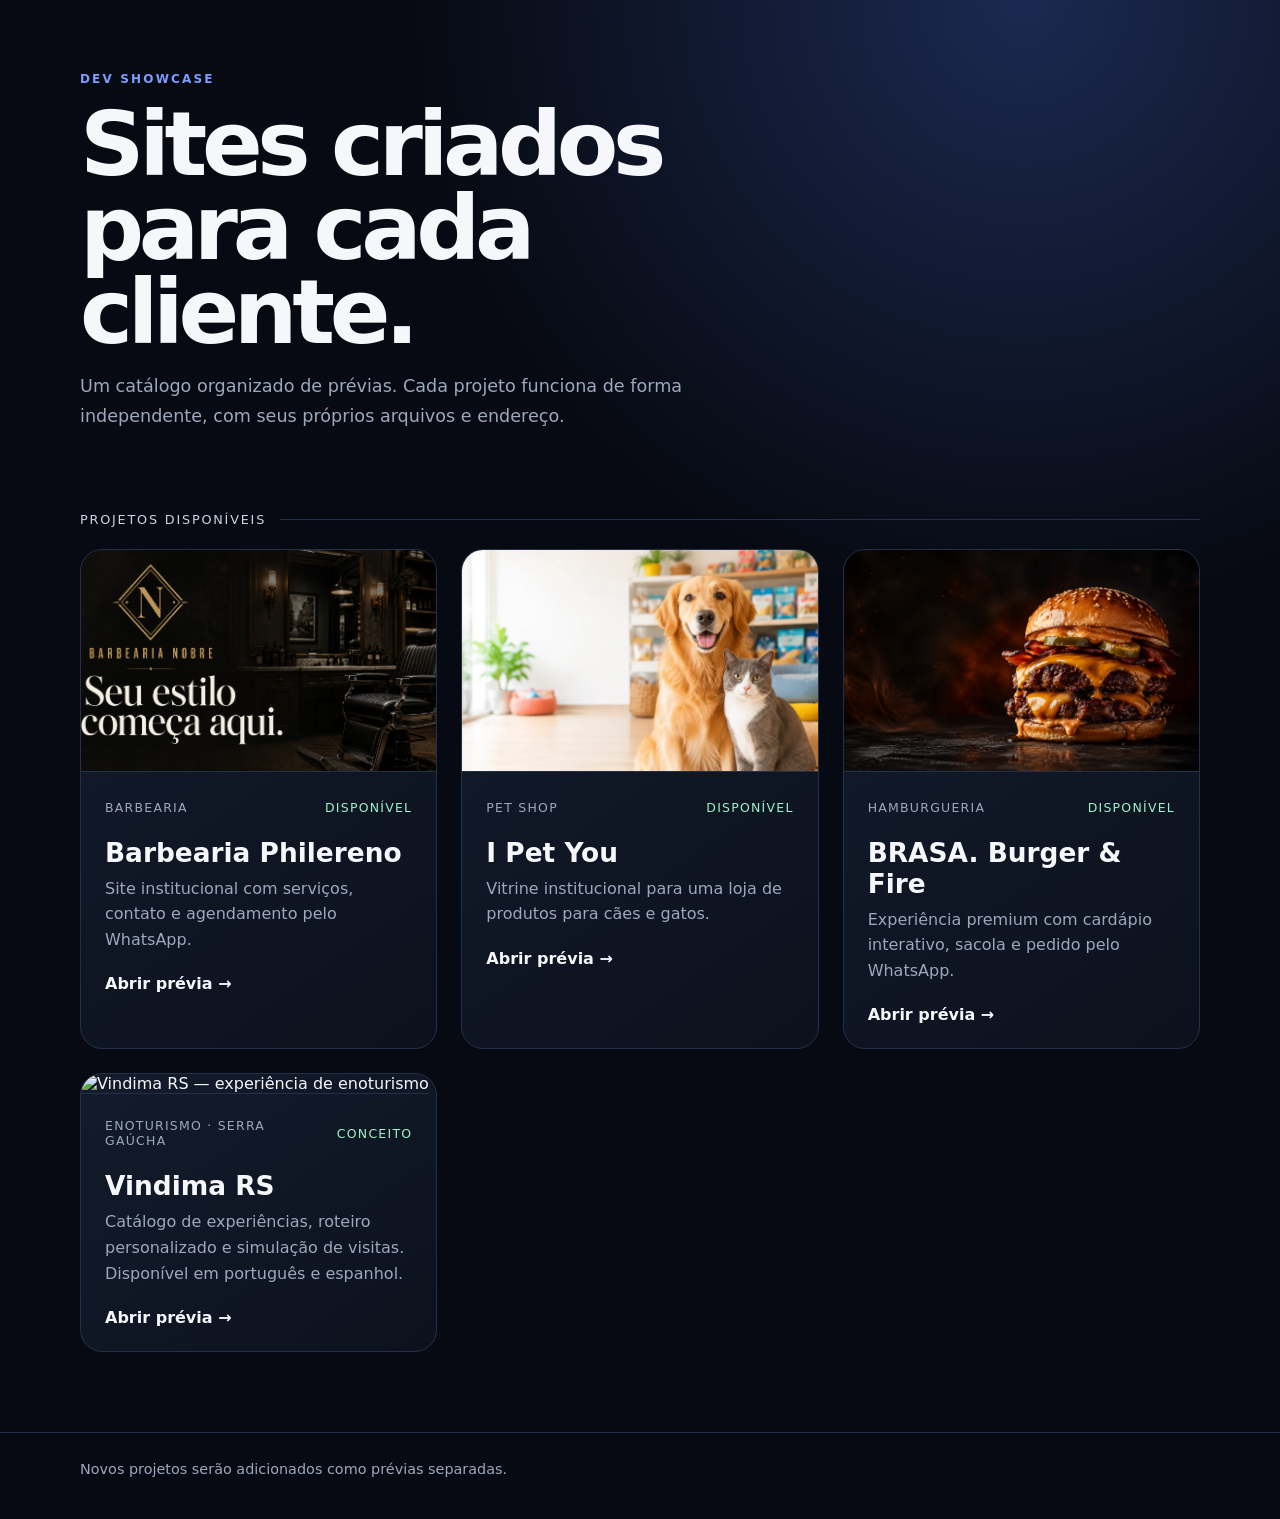
==== commit 2e706d72: "feat: add Vindima RS tourism portfolio experience" ====
--- a/index.html
+++ b/index.html
@@ -16,6 +16,7 @@
     <a class="card" href="./previews/barbearia-philereno/"><img class="thumb" src="./previews/barbearia-philereno/og.png" alt="Prévia do site da Barbearia Philereno"><div class="card-body"><div class="meta"><span>Barbearia</span><span class="status">Disponível</span></div><h2>Barbearia Philereno</h2><p class="description">Site institucional com serviços, contato e agendamento pelo WhatsApp.</p><span class="open">Abrir prévia →</span></div></a>
     <a class="card" href="./previews/i-pet-you/"><img class="thumb" src="./previews/i-pet-you/hero-pets.webp" alt="Prévia do site da I Pet You"><div class="card-body"><div class="meta"><span>Pet shop</span><span class="status">Disponível</span></div><h2>I Pet You</h2><p class="description">Vitrine institucional para uma loja de produtos para cães e gatos.</p><span class="open">Abrir prévia →</span></div></a>
     <a class="card" href="./previews/brasa-burger/"><img class="thumb" src="./previews/brasa-burger/assets/hero-burger.webp" alt="Prévia do site da BRASA. Burger & Fire"><div class="card-body"><div class="meta"><span>Hamburgueria</span><span class="status">Disponível</span></div><h2>BRASA. Burger & Fire</h2><p class="description">Experiência premium com cardápio interativo, sacola e pedido pelo WhatsApp.</p><span class="open">Abrir prévia →</span></div></a>
+    <a class="card" href="./previews/vindima-rs/"><img class="thumb" src="https://images.unsplash.com/photo-1504279577054-acfeccf8fc52?auto=format&fit=crop&w=900&q=80" alt="Vindima RS — experiência de enoturismo" loading="lazy"><div class="card-body"><div class="meta"><span>Enoturismo · Serra Gaúcha</span><span class="status">Conceito</span></div><h2>Vindima RS</h2><p class="description">Catálogo de experiências, roteiro personalizado e simulação de visitas. Disponível em português e espanhol.</p><span class="open">Abrir prévia →</span></div></a>
   </div></main>
   <footer><div class="wrap">Novos projetos serão adicionados como prévias separadas.</div></footer>
 </body>
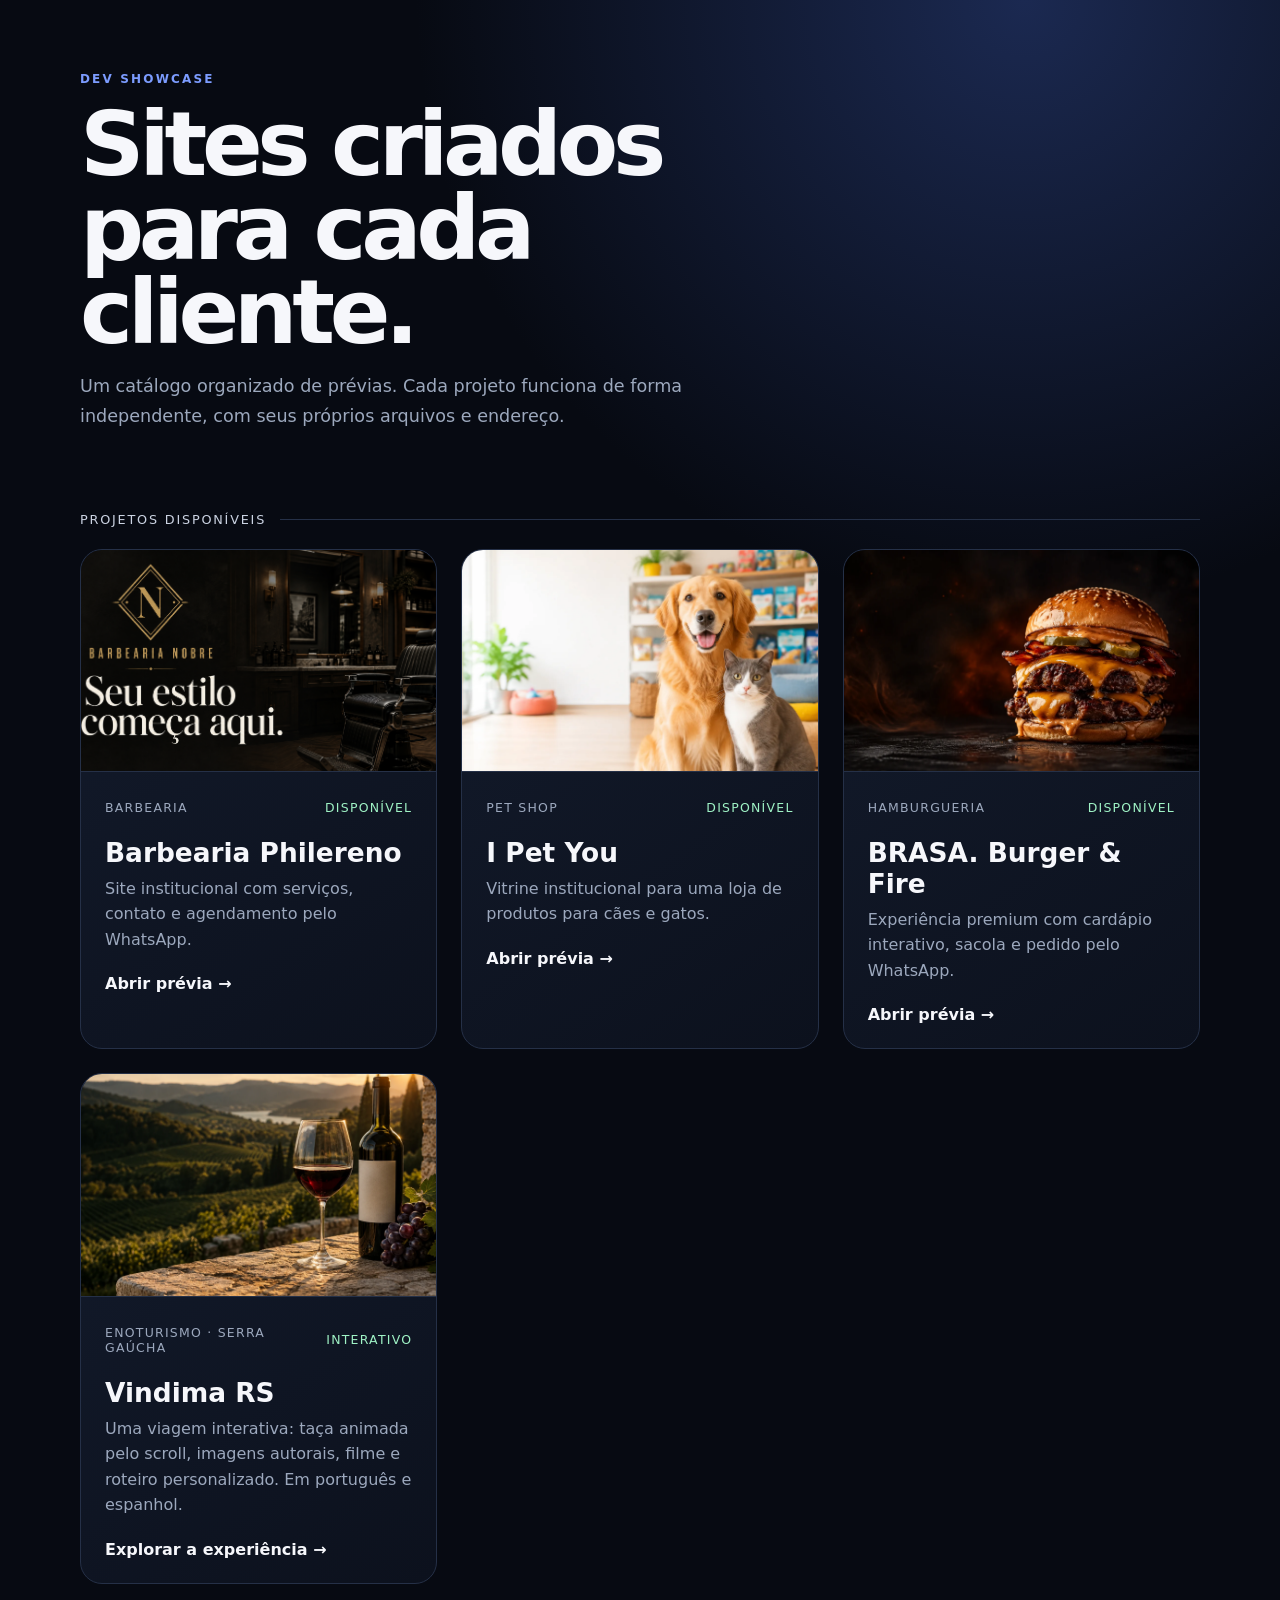
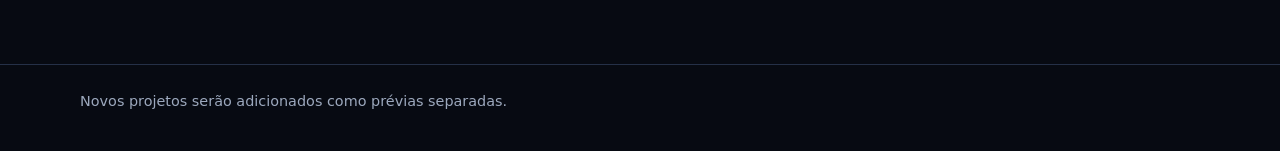
==== commit 89eb0512: "feat: add interactive wine scroll story and original media" ====
--- a/index.html
+++ b/index.html
@@ -16,7 +16,7 @@
     <a class="card" href="./previews/barbearia-philereno/"><img class="thumb" src="./previews/barbearia-philereno/og.png" alt="Prévia do site da Barbearia Philereno"><div class="card-body"><div class="meta"><span>Barbearia</span><span class="status">Disponível</span></div><h2>Barbearia Philereno</h2><p class="description">Site institucional com serviços, contato e agendamento pelo WhatsApp.</p><span class="open">Abrir prévia →</span></div></a>
     <a class="card" href="./previews/i-pet-you/"><img class="thumb" src="./previews/i-pet-you/hero-pets.webp" alt="Prévia do site da I Pet You"><div class="card-body"><div class="meta"><span>Pet shop</span><span class="status">Disponível</span></div><h2>I Pet You</h2><p class="description">Vitrine institucional para uma loja de produtos para cães e gatos.</p><span class="open">Abrir prévia →</span></div></a>
     <a class="card" href="./previews/brasa-burger/"><img class="thumb" src="./previews/brasa-burger/assets/hero-burger.webp" alt="Prévia do site da BRASA. Burger & Fire"><div class="card-body"><div class="meta"><span>Hamburgueria</span><span class="status">Disponível</span></div><h2>BRASA. Burger & Fire</h2><p class="description">Experiência premium com cardápio interativo, sacola e pedido pelo WhatsApp.</p><span class="open">Abrir prévia →</span></div></a>
-    <a class="card" href="./previews/vindima-rs/"><img class="thumb" src="https://images.unsplash.com/photo-1504279577054-acfeccf8fc52?auto=format&fit=crop&w=900&q=80" alt="Vindima RS — experiência de enoturismo" loading="lazy"><div class="card-body"><div class="meta"><span>Enoturismo · Serra Gaúcha</span><span class="status">Conceito</span></div><h2>Vindima RS</h2><p class="description">Catálogo de experiências, roteiro personalizado e simulação de visitas. Disponível em português e espanhol.</p><span class="open">Abrir prévia →</span></div></a>
+    <a class="card" href="./previews/vindima-rs/"><img class="thumb" src="./previews/vindima-rs/assets/wine-editorial.webp" alt="Vindima RS — vinho ao entardecer" loading="lazy"><div class="card-body"><div class="meta"><span>Enoturismo · Serra Gaúcha</span><span class="status">Interativo</span></div><h2>Vindima RS</h2><p class="description">Uma viagem interativa: taça animada pelo scroll, imagens autorais, filme e roteiro personalizado. Em português e espanhol.</p><span class="open">Explorar a experiência →</span></div></a>
   </div></main>
   <footer><div class="wrap">Novos projetos serão adicionados como prévias separadas.</div></footer>
 </body>
